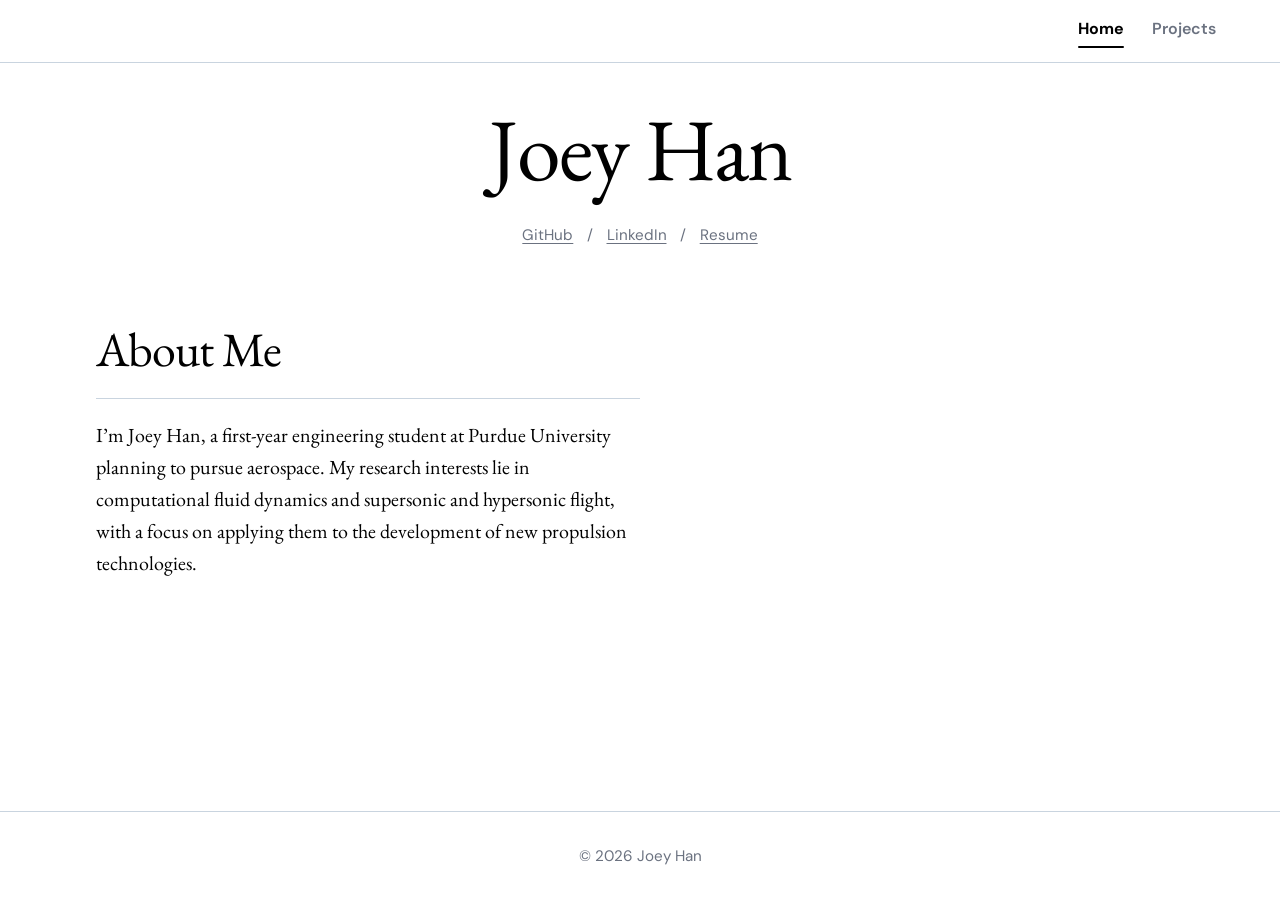
==== index.html @ a367c599 "Revise 'About Me' section for clarity and detail" ====
<!DOCTYPE html>
<html lang="en">
<head>
  <meta charset="UTF-8">
  <meta name="viewport" content="width=device-width, initial-scale=1">
  <title>Joey Han</title>
  <meta name="description" content="Joey Han, first-year engineering student at Purdue.">
  <link rel="preconnect" href="https://fonts.googleapis.com">
  <link rel="preconnect" href="https://fonts.gstatic.com" crossorigin>
  <link href="https://fonts.googleapis.com/css2?family=DM+Sans:ital,opsz,wght@0,9..40,400..800;1,9..40,400..800&family=EB+Garamond:ital,wght@0,400..800;1,400..800&display=swap" rel="stylesheet">
  <link rel="stylesheet" href="style.css">
  <script src="script.js" defer></script>
</head>
<body>
  <header class="site-header">
    <span class="header-spacer" aria-hidden="true"></span>
    <span class="header-spacer" aria-hidden="true"></span>
    <nav class="site-nav" aria-label="Primary">
      <a class="nav-link" href="index.html" data-page="home" aria-current="page">Home</a>
      <a class="nav-link" href="projects/index.html" data-page="projects">Projects</a>
    </nav>
  </header>

  <main class="block page-main home-main">
    <div class="intro-header">
      <h1 class="brand">Joey Han</h1>
      <p class="sub-links">
        <a href="https://github.com/joeymhan">GitHub</a>
        <span aria-hidden="true">/</span>
        <a href="https://www.linkedin.com/in/joeymhan">LinkedIn</a>
        <span aria-hidden="true">/</span>
        <a href="assets/joeysresume_v1.pdf" target="_blank" rel="noopener">Resume</a>
      </p>
    </div>

    <section class="split-section">
      <div class="prose about-me">
        <h2>About Me</h2>
        <p>I’m Joey Han, a first-year engineering student at Purdue University planning to pursue aerospace. My research interests lie in computational fluid dynamics and supersonic and hypersonic flight, with a focus on applying them to the development of new propulsion technologies.</p>
      </div>
      <div></div>
    </section>
  </main>

  <hr class="footer-divider">
  <footer class="site-footer">
    <p>&copy; <span id="current-year">2026</span> Joey Han</p>
  </footer>
</body>
</html>
---- style.css ----
:root {
  --paper: #ffffff;
  --ink: #000000;
  --muted: #6b7280;
  --line: #c9d4df;
  --accent: #000000;
  --gold: #b8963e;
  --display: "EB Garamond", Georgia, serif;
  --body: "DM Sans", "Helvetica Neue", Arial, sans-serif;
}

* {
  box-sizing: border-box;
}

html {
  scroll-behavior: smooth;
}

body {
  margin: 0;
  min-height: 100vh;
  display: flex;
  flex-direction: column;
  background: var(--paper);
  color: var(--ink);
  font-family: var(--body);
  font-size: 1.125rem;
  line-height: 1.6;
}

a {
  color: var(--ink);
  text-underline-offset: 3px;
}

a:focus-visible {
  outline: 3px solid var(--gold);
  outline-offset: 3px;
}

/* Header & Navigation */
.site-header {
  position: sticky;
  top: 0;
  z-index: 10;
  display: grid;
  grid-template-columns: 1fr auto 1fr;
  align-items: center;
  padding: 1rem clamp(1.25rem, 5vw, 4rem);
  background: color-mix(in srgb, var(--paper) 88%, transparent);
  backdrop-filter: blur(8px);
  border-bottom: 1px solid var(--line);
}

.site-nav {
  justify-self: end;
  display: flex;
  align-items: center;
  gap: 1.75rem;
}

.nav-link {
  position: relative;
  padding-bottom: 0.25rem;
  font-family: var(--body);
  font-weight: 600;
  font-size: 1rem;
  color: var(--muted);
  text-decoration: none;
  transition: color 0.15s;
}

.nav-link:hover {
  color: var(--ink);
}

.nav-link[aria-current="page"] {
  color: var(--ink);
  font-weight: 700;
}

.nav-link[aria-current="page"]::after {
  content: "";
  position: absolute;
  left: 0;
  right: 0;
  bottom: -2px;
  height: 2px;
  background: var(--ink);
  border-radius: 999px;
}

/* Layout & Typography */
.block {
  flex: 1;
  width: 100%;
  max-width: 62rem;
  margin: 0 auto;
  padding: 5rem clamp(1.25rem, 5vw, 4rem);
  border-top: 1px solid var(--line);
}

.page-main {
  border-top: 0;
  padding-top: 2.5rem;
}

.home-main {
  max-width: 100%;
  margin: 0;
}

.intro-header {
  text-align: center;
}

.brand {
  margin: 0;
  font-family: var(--display);
  font-weight: 400;
  font-size: clamp(3rem, 8vw, 5.5rem);
  line-height: 1.05;
  letter-spacing: -0.02em;
  color: var(--ink);
  text-decoration: none;
  text-align: center;
}

.brand-left {
  text-align: left;
}

.sub-links {
  margin: 1.75rem 0 0;
  display: flex;
  justify-content: center;
  align-items: center;
  gap: 0.85rem;
  font-family: var(--body);
  font-size: 0.95rem;
  color: var(--muted);
}

.sub-links a {
  color: var(--muted);
  transition: color 0.15s;
}

.sub-links a:hover {
  color: var(--ink);
}

/* Split layout for About Me */
.split-section {
  display: grid;
  grid-template-columns: minmax(280px, 34rem) 1fr;
  gap: 3rem;
  margin-top: 4rem;
  padding-left: clamp(0.5rem, 2.5vw, 2rem);
  align-items: start;
}

h2 {
  margin: 0 0 1.25rem;
  font-family: var(--display);
  font-weight: 400;
  font-size: clamp(2rem, 5vw, 3rem);
  letter-spacing: -0.02em;
}

.prose {
  max-width: 40rem;
}

.prose p {
  margin: 0 0 1rem;
}

.about-me h2 {
  padding-bottom: 0.6rem;
  margin-bottom: 1.25rem;
  border-bottom: 1px solid var(--line);
}

.about-me p {
  font-family: var(--display);
  font-size: 1.25rem;
}

/* Projects List (ready for when you add projects back) */
.projects {
  list-style: none;
  margin: 2.5rem 0 0;
  padding: 0;
}

.projects li {
  padding: 1.75rem 0;
  border-top: 1px solid var(--line);
  max-width: 40rem;
}

.projects li:first-child {
  border-top: 0;
  padding-top: 0;
}

.projects h3 {
  margin: 0 0 0.4rem;
  font-family: var(--body);
  font-weight: 700;
  font-size: 1.35rem;
}

.projects p {
  margin: 0 0 0.5rem;
}

/* Footer Divider & Footer */
.footer-divider {
  width: 100%;
  margin: 0;
  border: 0;
  border-top: 1px solid var(--line);
}

.site-footer {
  width: 100%;
  display: flex;
  justify-content: center;
  align-items: center;
  padding: 2rem clamp(1.25rem, 5vw, 4rem);
  color: var(--muted);
  font-size: 0.95rem;
  text-align: center;
}

.site-footer p {
  width: 100%;
  margin: 0;
  text-align: center;
}

/* Responsive & Accessibility */
@media (max-width: 680px) {
  .split-section {
    grid-template-columns: 1fr;
    gap: 1.5rem;
    padding-left: 0;
  }
}

@media (prefers-reduced-motion: reduce) {
  html {
    scroll-behavior: auto;
  }
}
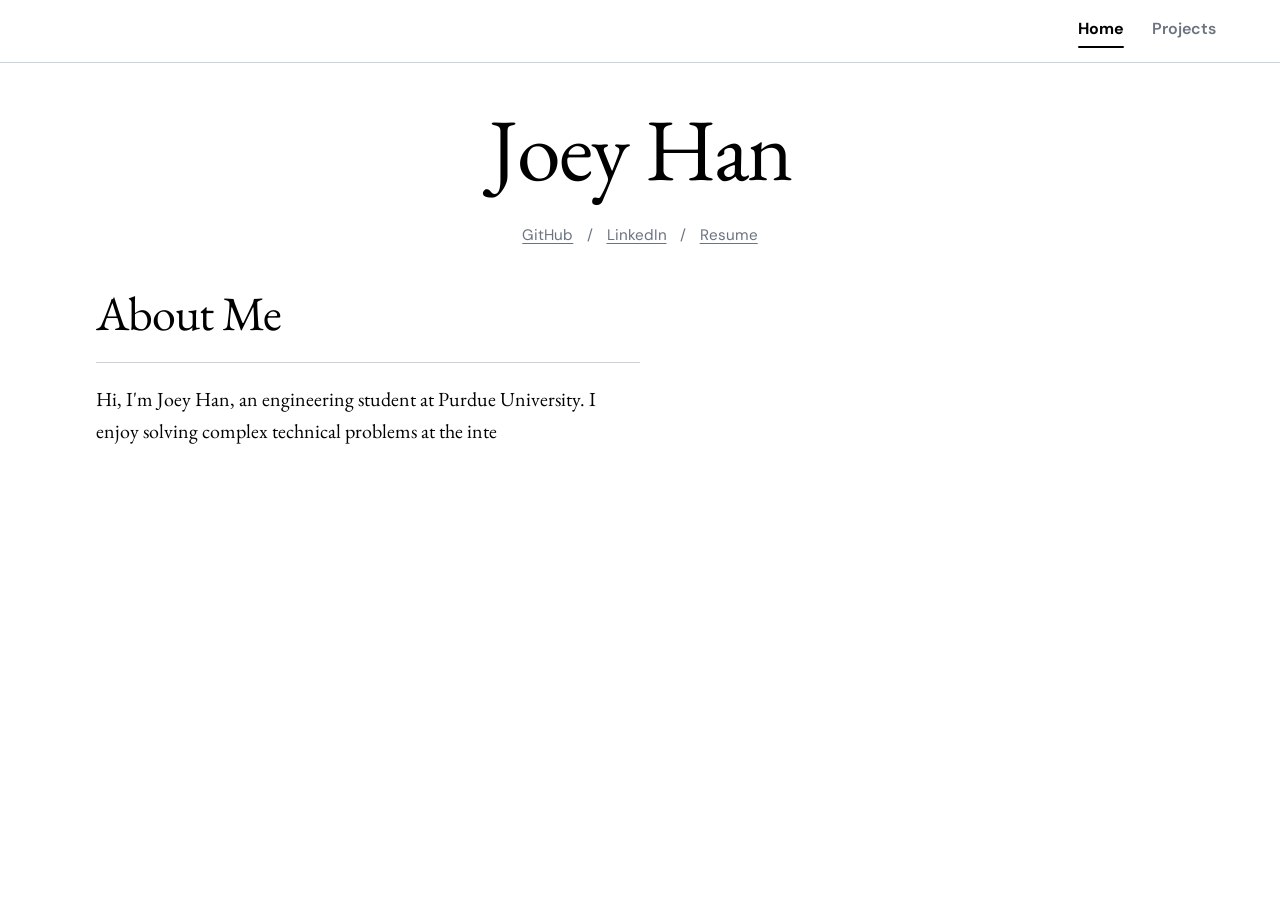
==== commit cc4953fe: "Revise About Me section and remove footer Updated personal introduction and removed footer section." ====
--- a/index.html
+++ b/index.html
@@ -36,15 +36,4 @@
     <section class="split-section">
       <div class="prose about-me">
         <h2>About Me</h2>
-        <p>I’m Joey Han, a first-year engineering student at Purdue University planning to pursue aerospace. My research interests lie in computational fluid dynamics and supersonic and hypersonic flight, with a focus on applying them to the development of new propulsion technologies.</p>
-      </div>
-      <div></div>
-    </section>
-  </main>
-
-  <hr class="footer-divider">
-  <footer class="site-footer">
-    <p>&copy; <span id="current-year">2026</span> Joey Han</p>
-  </footer>
-</body>
-</html>
+        <p>Hi, I'm Joey Han, an engineering student at Purdue University. I enjoy solving complex technical problems at the inte
--- a/style.css
+++ b/style.css
@@ -29,6 +29,24 @@
   line-height: 1.6;
 }
 
+/* Background Tintin Rocket Canvas */
+.rocket-canvas {
+  position: fixed;
+  inset: 0;
+  width: 100vw;
+  height: 100vh;
+  pointer-events: none;
+  z-index: 0;
+}
+
+.site-header,
+.block,
+.footer-divider,
+.site-footer {
+  position: relative;
+  z-index: 1;
+}
+
 a {
   color: var(--ink);
   text-underline-offset: 3px;
@@ -156,7 +174,7 @@
   display: grid;
   grid-template-columns: minmax(280px, 34rem) 1fr;
   gap: 3rem;
-  margin-top: 4rem;
+  margin-top: 1.75rem;
   padding-left: clamp(0.5rem, 2.5vw, 2rem);
   align-items: start;
 }
@@ -255,4 +273,7 @@
   html {
     scroll-behavior: auto;
   }
-}
+  .rocket-canvas {
+    display: none;
+  }
+}
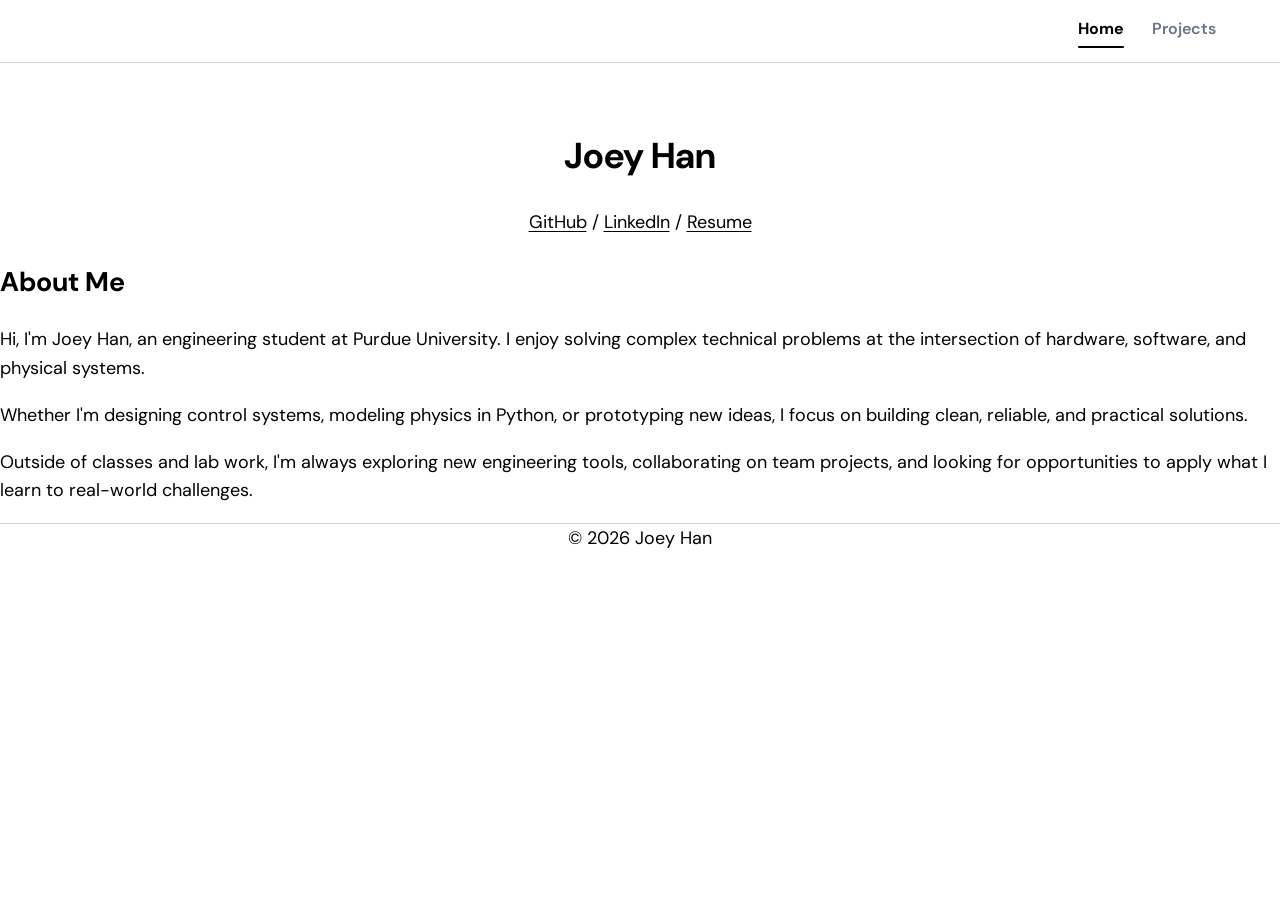
==== commit 40a82952: "Revise main layout and enhance About Me section Updated the main section layout and added more conte" ====
--- a/index.html
+++ b/index.html
@@ -21,8 +21,8 @@
     </nav>
   </header>
 
-  <main class="block page-main home-main">
-    <div class="intro-header">
+  <main class="block" style="border-top: 0; padding-top: 2.5rem; max-width: 100%; margin: 0;">
+    <div style="text-align: center;">
       <h1 class="brand">Joey Han</h1>
       <p class="sub-links">
         <a href="https://github.com/joeymhan">GitHub</a>
@@ -36,4 +36,16 @@
     <section class="split-section">
       <div class="prose about-me">
         <h2>About Me</h2>
-        <p>Hi, I'm Joey Han, an engineering student at Purdue University. I enjoy solving complex technical problems at the inte
+        <p>Hi, I'm Joey Han, an engineering student at Purdue University. I enjoy solving complex technical problems at the intersection of hardware, software, and physical systems.</p>
+        <p>Whether I'm designing control systems, modeling physics in Python, or prototyping new ideas, I focus on building clean, reliable, and practical solutions.</p>
+        <p>Outside of classes and lab work, I'm always exploring new engineering tools, collaborating on team projects, and looking for opportunities to apply what I learn to real-world challenges.</p>
+      </div>
+      <div></div>
+    </section>
+  </main>
+
+  <footer class="site-footer" style="border-top: 1px solid #c9d4df; text-align: center;">
+    <p style="margin: 0; text-align: center;">&copy; <span id="current-year">2026</span> Joey Han</p>
+  </footer>
+</body>
+</html>
--- a/style.css
+++ b/style.css
@@ -36,7 +36,7 @@
   width: 100vw;
   height: 100vh;
   pointer-events: none;
-  z-index: 0;
+  z-index: 5;
 }
 
 .site-header,
@@ -109,171 +109,4 @@
   border-radius: 999px;
 }
 
-/* Layout & Typography */
-.block {
-  flex: 1;
-  width: 100%;
-  max-width: 62rem;
-  margin: 0 auto;
-  padding: 5rem clamp(1.25rem, 5vw, 4rem);
-  border-top: 1px solid var(--line);
-}
-
-.page-main {
-  border-top: 0;
-  padding-top: 2.5rem;
-}
-
-.home-main {
-  max-width: 100%;
-  margin: 0;
-}
-
-.intro-header {
-  text-align: center;
-}
-
-.brand {
-  margin: 0;
-  font-family: var(--display);
-  font-weight: 400;
-  font-size: clamp(3rem, 8vw, 5.5rem);
-  line-height: 1.05;
-  letter-spacing: -0.02em;
-  color: var(--ink);
-  text-decoration: none;
-  text-align: center;
-}
-
-.brand-left {
-  text-align: left;
-}
-
-.sub-links {
-  margin: 1.75rem 0 0;
-  display: flex;
-  justify-content: center;
-  align-items: center;
-  gap: 0.85rem;
-  font-family: var(--body);
-  font-size: 0.95rem;
-  color: var(--muted);
-}
-
-.sub-links a {
-  color: var(--muted);
-  transition: color 0.15s;
-}
-
-.sub-links a:hover {
-  color: var(--ink);
-}
-
-/* Split layout for About Me */
-.split-section {
-  display: grid;
-  grid-template-columns: minmax(280px, 34rem) 1fr;
-  gap: 3rem;
-  margin-top: 1.75rem;
-  padding-left: clamp(0.5rem, 2.5vw, 2rem);
-  align-items: start;
-}
-
-h2 {
-  margin: 0 0 1.25rem;
-  font-family: var(--display);
-  font-weight: 400;
-  font-size: clamp(2rem, 5vw, 3rem);
-  letter-spacing: -0.02em;
-}
-
-.prose {
-  max-width: 40rem;
-}
-
-.prose p {
-  margin: 0 0 1rem;
-}
-
-.about-me h2 {
-  padding-bottom: 0.6rem;
-  margin-bottom: 1.25rem;
-  border-bottom: 1px solid var(--line);
-}
-
-.about-me p {
-  font-family: var(--display);
-  font-size: 1.25rem;
-}
-
-/* Projects List (ready for when you add projects back) */
-.projects {
-  list-style: none;
-  margin: 2.5rem 0 0;
-  padding: 0;
-}
-
-.projects li {
-  padding: 1.75rem 0;
-  border-top: 1px solid var(--line);
-  max-width: 40rem;
-}
-
-.projects li:first-child {
-  border-top: 0;
-  padding-top: 0;
-}
-
-.projects h3 {
-  margin: 0 0 0.4rem;
-  font-family: var(--body);
-  font-weight: 700;
-  font-size: 1.35rem;
-}
-
-.projects p {
-  margin: 0 0 0.5rem;
-}
-
-/* Footer Divider & Footer */
-.footer-divider {
-  width: 100%;
-  margin: 0;
-  border: 0;
-  border-top: 1px solid var(--line);
-}
-
-.site-footer {
-  width: 100%;
-  display: flex;
-  justify-content: center;
-  align-items: center;
-  padding: 2rem clamp(1.25rem, 5vw, 4rem);
-  color: var(--muted);
-  font-size: 0.95rem;
-  text-align: center;
-}
-
-.site-footer p {
-  width: 100%;
-  margin: 0;
-  text-align: center;
-}
-
-/* Responsive & Accessibility */
-@media (max-width: 680px) {
-  .split-section {
-    grid-template-columns: 1fr;
-    gap: 1.5rem;
-    padding-left: 0;
-  }
-}
-
-@media (prefers-reduced-motion: reduce) {
-  html {
-    scroll-behavior: auto;
-  }
-  .rocket-canvas {
-    display: none;
-  }
-}
+/* La
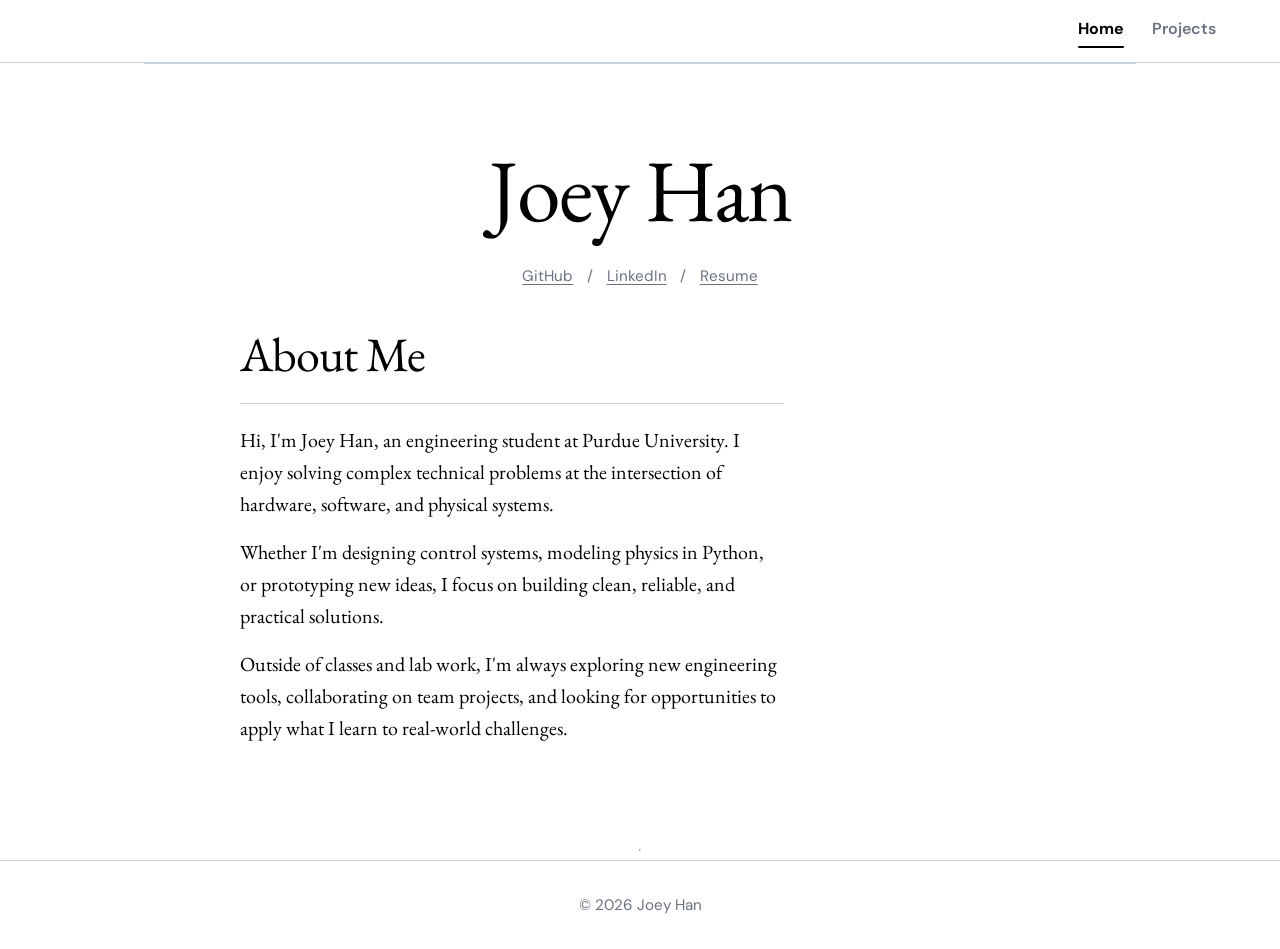
==== commit 8bf47259: "Refactor main and footer sections in index.html Updated main and footer structure in index.html." ====
--- a/index.html
+++ b/index.html
@@ -21,8 +21,8 @@
     </nav>
   </header>
 
-  <main class="block" style="border-top: 0; padding-top: 2.5rem; max-width: 100%; margin: 0;">
-    <div style="text-align: center;">
+  <main class="block page-main home-main">
+    <div class="intro-header">
       <h1 class="brand">Joey Han</h1>
       <p class="sub-links">
         <a href="https://github.com/joeymhan">GitHub</a>
@@ -44,8 +44,9 @@
     </section>
   </main>
 
-  <footer class="site-footer" style="border-top: 1px solid #c9d4df; text-align: center;">
-    <p style="margin: 0; text-align: center;">&copy; <span id="current-year">2026</span> Joey Han</p>
+  <hr class="footer-divider">
+  <footer class="site-footer">
+    <p>&copy; <span id="current-year">2026</span> Joey Han</p>
   </footer>
 </body>
 </html>
--- a/style.css
+++ b/style.css
@@ -29,26 +29,8 @@
   line-height: 1.6;
 }
 
-/* Background Tintin Rocket Canvas */
-.rocket-canvas {
-  position: fixed;
-  inset: 0;
-  width: 100vw;
-  height: 100vh;
-  pointer-events: none;
-  z-index: 5;
-}
-
-.site-header,
-.block,
-.footer-divider,
-.site-footer {
-  position: relative;
-  z-index: 1;
-}
-
 a {
-  color: var(--ink);
+  color: #000000;
   text-underline-offset: 3px;
 }
 
@@ -57,7 +39,7 @@
   outline-offset: 3px;
 }
 
-/* Header & Navigation */
+/* Header */
 .site-header {
   position: sticky;
   top: 0;
@@ -66,7 +48,7 @@
   grid-template-columns: 1fr auto 1fr;
   align-items: center;
   padding: 1rem clamp(1.25rem, 5vw, 4rem);
-  background: color-mix(in srgb, var(--paper) 88%, transparent);
+  background: rgba(255, 255, 255, 0.9);
   backdrop-filter: blur(8px);
   border-bottom: 1px solid var(--line);
 }
@@ -90,11 +72,11 @@
 }
 
 .nav-link:hover {
-  color: var(--ink);
+  color: #000000;
 }
 
 .nav-link[aria-current="page"] {
-  color: var(--ink);
+  color: #000000;
   font-weight: 700;
 }
 
@@ -105,8 +87,112 @@
   right: 0;
   bottom: -2px;
   height: 2px;
-  background: var(--ink);
+  background: #000000;
   border-radius: 999px;
 }
 
-/* La
+/* Main Content */
+.block {
+  position: relative;
+  z-index: 1;
+  flex: 1;
+  width: 100%;
+  max-width: 62rem;
+  margin: 0 auto;
+  padding: 5rem clamp(1.25rem, 5vw, 4rem);
+  border-top: 1px solid var(--line);
+}
+
+.brand {
+  margin: 0;
+  font-family: var(--display);
+  font-weight: 400;
+  font-size: clamp(3rem, 8vw, 5.5rem);
+  line-height: 1.05;
+  letter-spacing: -0.02em;
+  color: var(--ink);
+  text-decoration: none;
+  text-align: center;
+}
+
+.sub-links {
+  margin: 1.75rem 0 0;
+  display: flex;
+  justify-content: center;
+  align-items: center;
+  gap: 0.85rem;
+  font-family: var(--body);
+  font-size: 0.95rem;
+  color: var(--muted);
+}
+
+.sub-links a {
+  color: var(--muted);
+  transition: color 0.15s;
+}
+
+.sub-links a:hover {
+  color: var(--ink);
+}
+
+/* Split layout for About Me */
+.split-section {
+  display: grid;
+  grid-template-columns: minmax(280px, 34rem) 1fr;
+  gap: 3rem;
+  margin-top: 1.75rem;
+  padding-left: clamp(0.5rem, 2.5vw, 2rem);
+  align-items: start;
+}
+
+h2 {
+  margin: 0 0 1.25rem;
+  font-family: var(--display);
+  font-weight: 400;
+  font-size: clamp(2rem, 5vw, 3rem);
+  letter-spacing: -0.02em;
+}
+
+.prose {
+  max-width: 40rem;
+}
+
+.prose p {
+  margin: 0 0 1rem;
+}
+
+.about-me h2 {
+  padding-bottom: 0.6rem;
+  margin-bottom: 1.25rem;
+  border-bottom: 1px solid var(--line);
+}
+
+.about-me p {
+  font-family: var(--display);
+  font-size: 1.25rem;
+}
+
+/* Footer */
+.site-footer {
+  position: relative;
+  z-index: 1;
+  width: 100%;
+  padding: 2rem clamp(1.25rem, 5vw, 4rem);
+  border-top: 1px solid var(--line);
+  color: var(--muted);
+  font-size: 0.95rem;
+  text-align: center;
+}
+
+.site-footer p {
+  margin: 0 auto;
+  text-align: center;
+}
+
+@media (max-width: 680px) {
+  .split-section {
+    grid-template-columns: 1fr;
+    gap: 1.5rem;
+    padding-left: 0;
+  }
+}
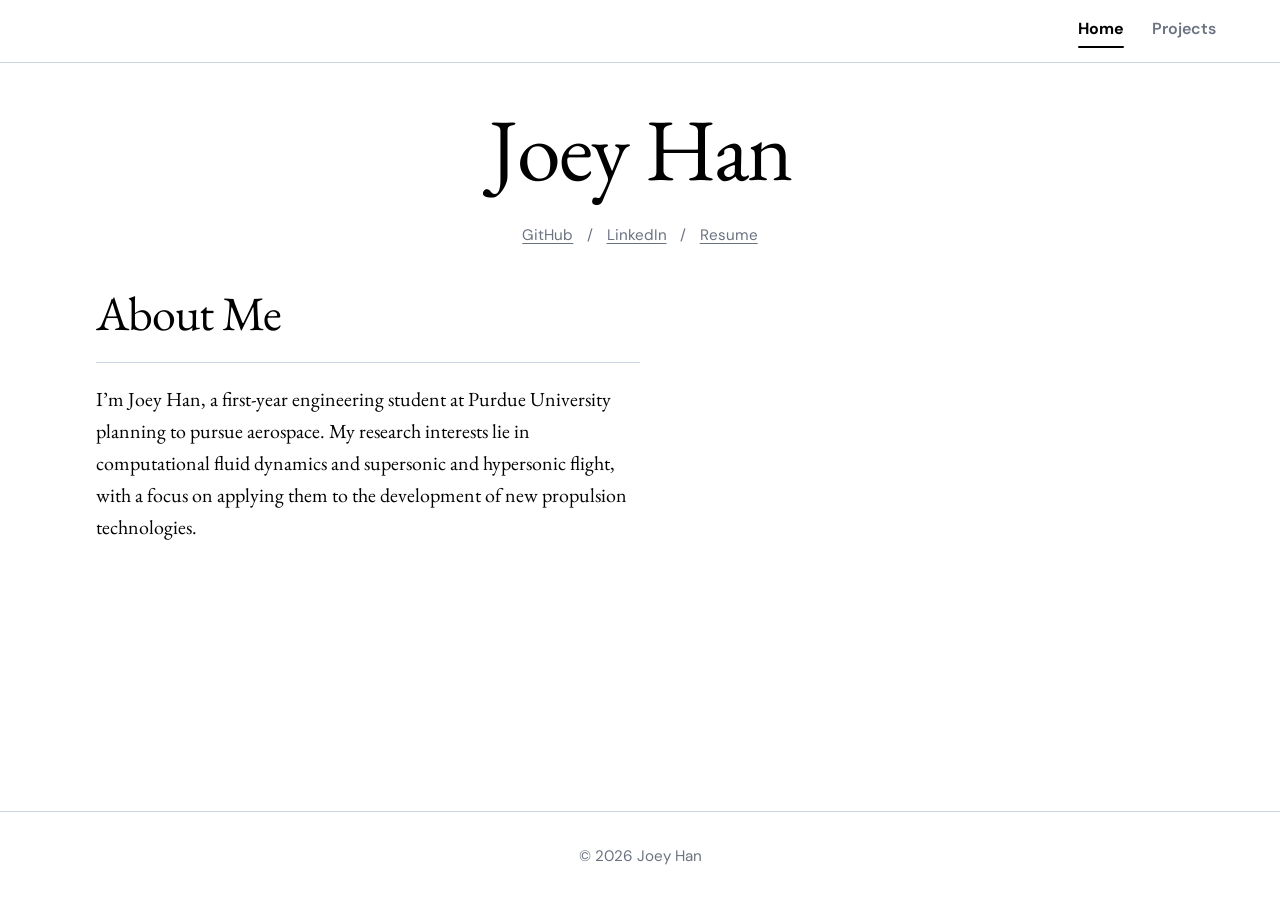
==== commit a665ff44: "Update index.html" ====
--- a/index.html
+++ b/index.html
@@ -36,9 +36,7 @@
     <section class="split-section">
       <div class="prose about-me">
         <h2>About Me</h2>
-        <p>Hi, I'm Joey Han, an engineering student at Purdue University. I enjoy solving complex technical problems at the intersection of hardware, software, and physical systems.</p>
-        <p>Whether I'm designing control systems, modeling physics in Python, or prototyping new ideas, I focus on building clean, reliable, and practical solutions.</p>
-        <p>Outside of classes and lab work, I'm always exploring new engineering tools, collaborating on team projects, and looking for opportunities to apply what I learn to real-world challenges.</p>
+        <p>I’m Joey Han, a first-year engineering student at Purdue University planning to pursue aerospace. My research interests lie in computational fluid dynamics and supersonic and hypersonic flight, with a focus on applying them to the development of new propulsion technologies.</p>
       </div>
       <div></div>
     </section>
--- a/style.css
+++ b/style.css
@@ -30,7 +30,7 @@
 }
 
 a {
-  color: #000000;
+  color: var(--ink);
   text-underline-offset: 3px;
 }
 
@@ -39,7 +39,7 @@
   outline-offset: 3px;
 }
 
-/* Header */
+/* Header & Navigation */
 .site-header {
   position: sticky;
   top: 0;
@@ -48,7 +48,7 @@
   grid-template-columns: 1fr auto 1fr;
   align-items: center;
   padding: 1rem clamp(1.25rem, 5vw, 4rem);
-  background: rgba(255, 255, 255, 0.9);
+  background: color-mix(in srgb, var(--paper) 88%, transparent);
   backdrop-filter: blur(8px);
   border-bottom: 1px solid var(--line);
 }
@@ -72,11 +72,11 @@
 }
 
 .nav-link:hover {
-  color: #000000;
+  color: var(--ink);
 }
 
 .nav-link[aria-current="page"] {
-  color: #000000;
+  color: var(--ink);
   font-weight: 700;
 }
 
@@ -87,20 +87,32 @@
   right: 0;
   bottom: -2px;
   height: 2px;
-  background: #000000;
+  background: var(--ink);
   border-radius: 999px;
 }
 
-/* Main Content */
+/* Layout & Typography */
 .block {
-  position: relative;
-  z-index: 1;
   flex: 1;
   width: 100%;
   max-width: 62rem;
   margin: 0 auto;
   padding: 5rem clamp(1.25rem, 5vw, 4rem);
   border-top: 1px solid var(--line);
+}
+
+.page-main {
+  border-top: 0;
+  padding-top: 2.5rem;
+}
+
+.home-main {
+  max-width: 100%;
+  margin: 0;
+}
+
+.intro-header {
+  text-align: center;
 }
 
 .brand {
@@ -113,6 +125,10 @@
   color: var(--ink);
   text-decoration: none;
   text-align: center;
+}
+
+.brand-left {
+  text-align: left;
 }
 
 .sub-links {
@@ -172,23 +188,61 @@
   font-size: 1.25rem;
 }
 
-/* Footer */
+/* Projects List (ready for when you add projects back) */
+.projects {
+  list-style: none;
+  margin: 2.5rem 0 0;
+  padding: 0;
+}
+
+.projects li {
+  padding: 1.75rem 0;
+  border-top: 1px solid var(--line);
+  max-width: 40rem;
+}
+
+.projects li:first-child {
+  border-top: 0;
+  padding-top: 0;
+}
+
+.projects h3 {
+  margin: 0 0 0.4rem;
+  font-family: var(--body);
+  font-weight: 700;
+  font-size: 1.35rem;
+}
+
+.projects p {
+  margin: 0 0 0.5rem;
+}
+
+/* Footer Divider & Footer */
+.footer-divider {
+  width: 100%;
+  margin: 0;
+  border: 0;
+  border-top: 1px solid var(--line);
+}
+
 .site-footer {
-  position: relative;
-  z-index: 1;
-  width: 100%;
+  width: 100%;
+  display: flex;
+  justify-content: center;
+  align-items: center;
   padding: 2rem clamp(1.25rem, 5vw, 4rem);
-  border-top: 1px solid var(--line);
   color: var(--muted);
   font-size: 0.95rem;
   text-align: center;
 }
 
 .site-footer p {
-  margin: 0 auto;
-  text-align: center;
-}
-
+  width: 100%;
+  margin: 0;
+  text-align: center;
+}
+
+/* Responsive & Accessibility */
 @media (max-width: 680px) {
   .split-section {
     grid-template-columns: 1fr;
@@ -196,3 +250,9 @@
     padding-left: 0;
   }
 }
+
+@media (prefers-reduced-motion: reduce) {
+  html {
+    scroll-behavior: auto;
+  }
+}
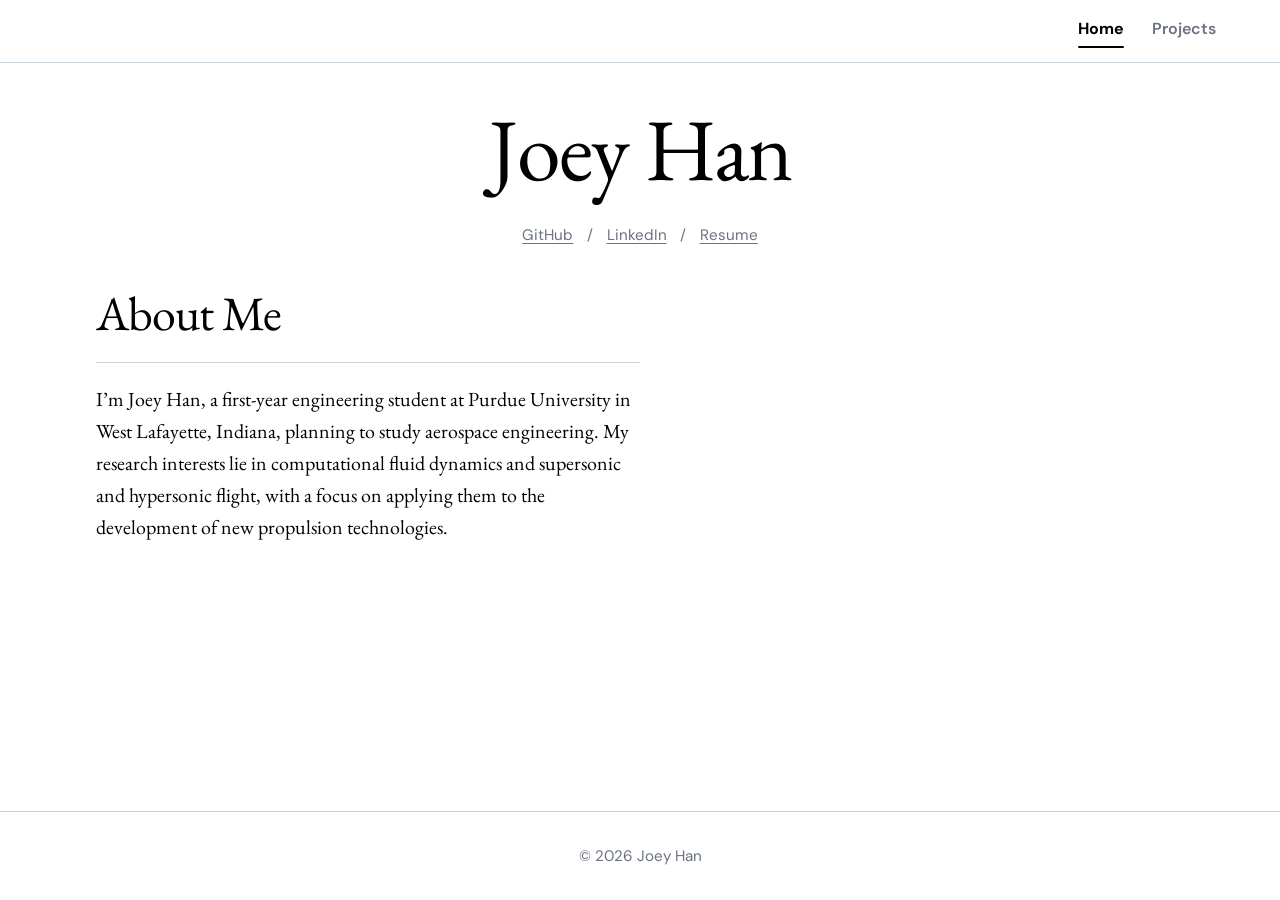
==== commit dfb2eedf: "Update About Me section with location details" ====
--- a/index.html
+++ b/index.html
@@ -36,7 +36,7 @@
     <section class="split-section">
       <div class="prose about-me">
         <h2>About Me</h2>
-        <p>I’m Joey Han, a first-year engineering student at Purdue University planning to pursue aerospace. My research interests lie in computational fluid dynamics and supersonic and hypersonic flight, with a focus on applying them to the development of new propulsion technologies.</p>
+        <p>I’m Joey Han, a first-year engineering student at Purdue University in West Lafayette, Indiana, planning to study aerospace engineering. My research interests lie in computational fluid dynamics and supersonic and hypersonic flight, with a focus on applying them to the development of new propulsion technologies.</p>
       </div>
       <div></div>
     </section>
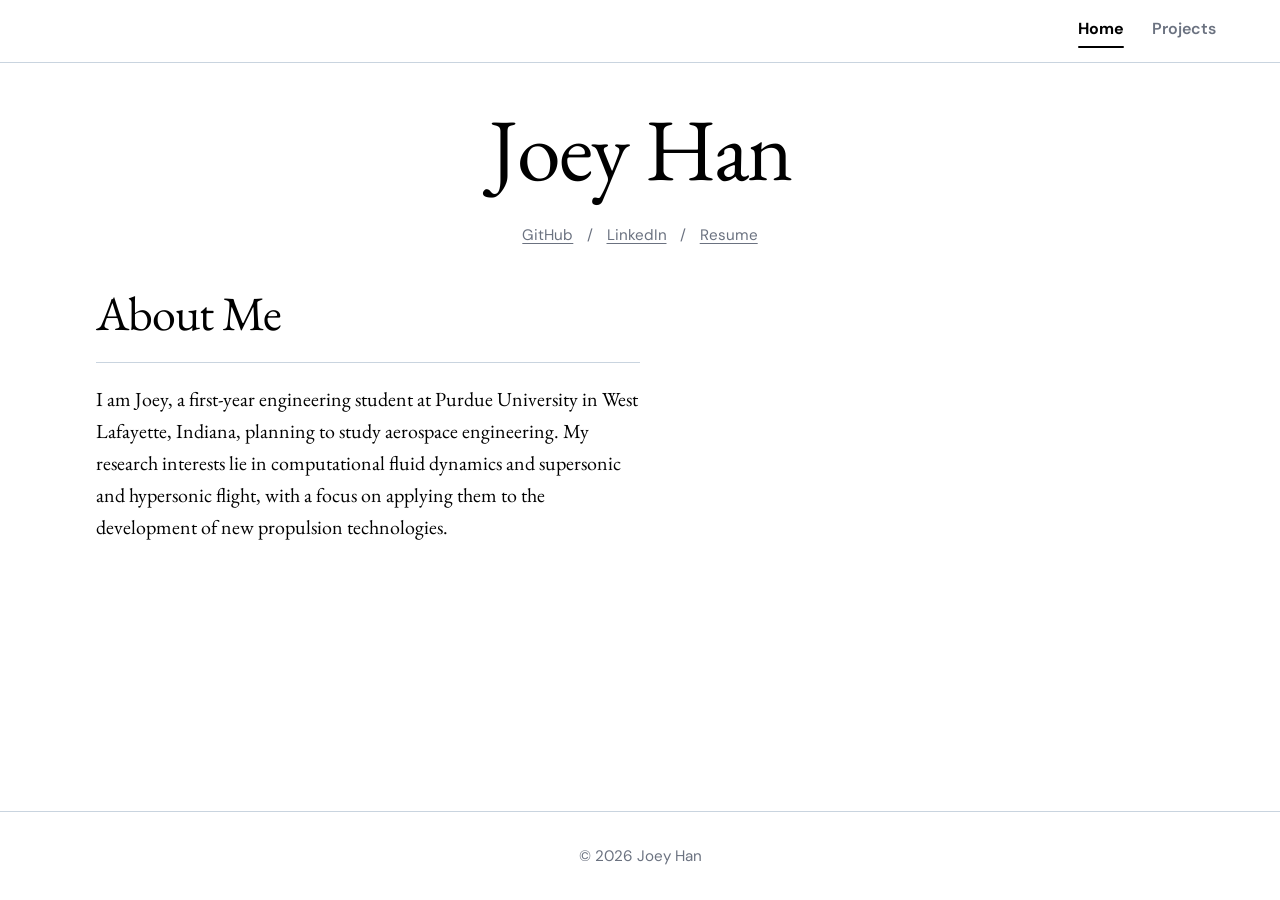
==== commit 7acd9d41: "Update introduction in About Me section" ====
--- a/index.html
+++ b/index.html
@@ -36,7 +36,7 @@
     <section class="split-section">
       <div class="prose about-me">
         <h2>About Me</h2>
-        <p>I’m Joey Han, a first-year engineering student at Purdue University in West Lafayette, Indiana, planning to study aerospace engineering. My research interests lie in computational fluid dynamics and supersonic and hypersonic flight, with a focus on applying them to the development of new propulsion technologies.</p>
+        <p>I am Joey, a first-year engineering student at Purdue University in West Lafayette, Indiana, planning to study aerospace engineering. My research interests lie in computational fluid dynamics and supersonic and hypersonic flight, with a focus on applying them to the development of new propulsion technologies.</p>
       </div>
       <div></div>
     </section>
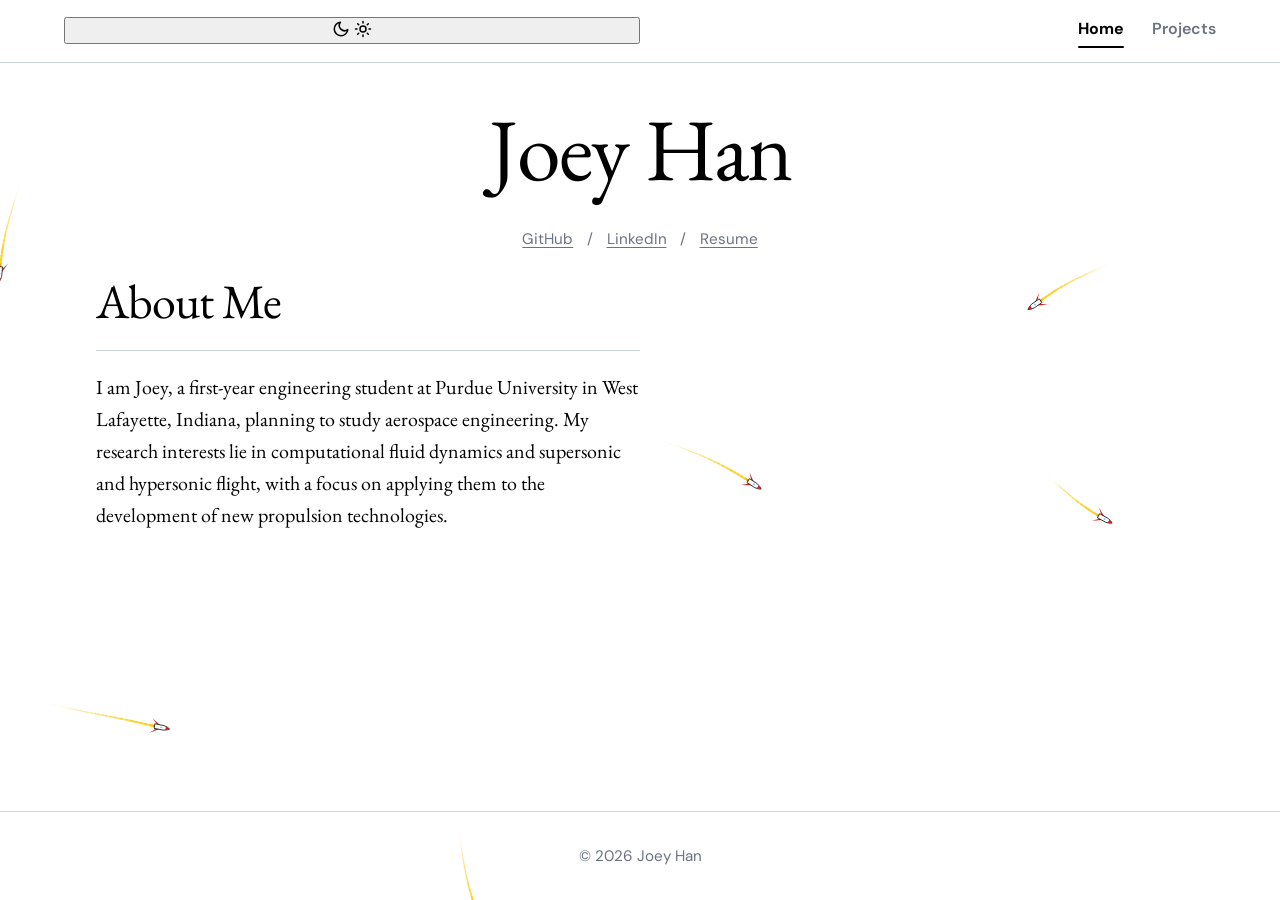
==== commit 49435b51: "Add theme toggle button to index.html" ====
--- a/index.html
+++ b/index.html
@@ -5,6 +5,7 @@
   <meta name="viewport" content="width=device-width, initial-scale=1">
   <title>Joey Han</title>
   <meta name="description" content="Joey Han, first-year engineering student at Purdue.">
+  <script>try{var t=localStorage.getItem("theme");if(!t&&matchMedia("(prefers-color-scheme: dark)").matches)t="dark";if(t)document.documentElement.dataset.theme=t;}catch(e){}</script>
   <link rel="preconnect" href="https://fonts.googleapis.com">
   <link rel="preconnect" href="https://fonts.gstatic.com" crossorigin>
   <link href="https://fonts.googleapis.com/css2?family=DM+Sans:ital,opsz,wght@0,9..40,400..800;1,9..40,400..800&family=EB+Garamond:ital,wght@0,400..800;1,400..800&display=swap" rel="stylesheet">
@@ -13,7 +14,10 @@
 </head>
 <body>
   <header class="site-header">
-    <span class="header-spacer" aria-hidden="true"></span>
+    <button class="theme-toggle" id="theme-toggle" type="button" aria-label="Toggle night mode" aria-pressed="false">
+      <svg class="icon-moon" viewBox="0 0 24 24" width="18" height="18" fill="none" stroke="currentColor" stroke-width="2" stroke-linecap="round" stroke-linejoin="round" aria-hidden="true"><path d="M21 12.8A9 9 0 1 1 11.2 3a7 7 0 0 0 9.8 9.8z"/></svg>
+      <svg class="icon-sun" viewBox="0 0 24 24" width="18" height="18" fill="none" stroke="currentColor" stroke-width="2" stroke-linecap="round" stroke-linejoin="round" aria-hidden="true"><circle cx="12" cy="12" r="4"/><path d="M12 2v2M12 20v2M4.9 4.9l1.4 1.4M17.7 17.7l1.4 1.4M2 12h2M20 12h2M4.9 19.1l1.4-1.4M17.7 6.3l1.4-1.4"/></svg>
+    </button>
     <span class="header-spacer" aria-hidden="true"></span>
     <nav class="site-nav" aria-label="Primary">
       <a class="nav-link" href="index.html" data-page="home" aria-current="page">Home</a>
--- a/style.css
+++ b/style.css
@@ -132,7 +132,7 @@
 }
 
 .sub-links {
-  margin: 1.75rem 0 0;
+  margin: 2rem 0 0;
   display: flex;
   justify-content: center;
   align-items: center;
@@ -156,7 +156,7 @@
   display: grid;
   grid-template-columns: minmax(280px, 34rem) 1fr;
   gap: 3rem;
-  margin-top: 1.75rem;
+  margin-top: 0.75rem;
   padding-left: clamp(0.5rem, 2.5vw, 2rem);
   align-items: start;
 }
@@ -256,3 +256,13 @@
     scroll-behavior: auto;
   }
 }
+
+/* Flying rockets overlay */
+#rockets {
+  position: fixed;
+  inset: 0;
+  width: 100%;
+  height: 100%;
+  pointer-events: none;
+  z-index: -1;
+}
